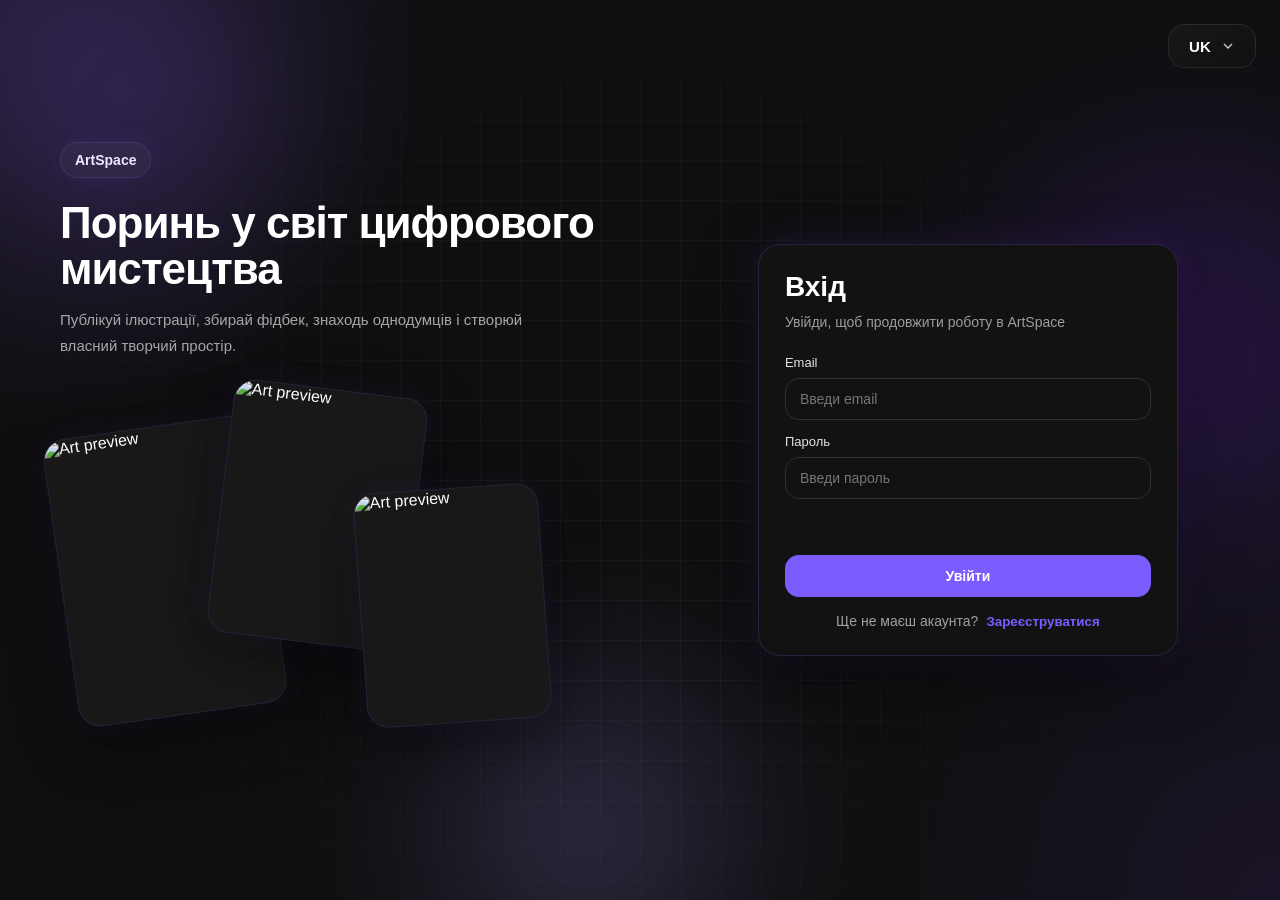
==== front-end/admin.html @ b07834ce "Initial commit" ====
<!DOCTYPE html>
<html lang="uk">
<head>
    <meta charset="UTF-8">
    <title>Admin Panel</title>

    <script src="js/api.js"></script>
    <script src="js/auth-store.js"></script>
    <script src="js/auth-guard.js"></script>
    <script src="js/i18n.js"></script>

    <link rel="stylesheet" href="css/style.css">
    <link rel="stylesheet" href="css/admin.css">
</head>
<body>

<header class="header">

    <a href="index.html" class="logo">
        ArtSpace
    </a>

    <div class="lang-dropdown" id="langDropdown">

        <button class="lang-btn" id="langBtn" type="button">
            <span id="currentLang">UK</span>

            <svg class="lang-arrow" viewBox="0 0 24 24">
                <path
                    d="M6 9l6 6 6-6"
                    stroke="currentColor"
                    stroke-width="2"
                    fill="none"
                />
            </svg>
        </button>

        <div class="lang-menu" id="langMenu">

            <div class="lang-option" data-lang="uk">
                🇺🇦 Українська
            </div>

            <div class="lang-option" data-lang="en">
                🇬🇧 English
            </div>

        </div>

    </div>

</header>

<div class="admin-page">

    <h1
        class="admin-title"
        data-i18n="admin_panel_title">
        Панель модератора
    </h1>

    <div class="admin-tabs">

        <button
            class="admin-tab active"
            type="button"
            data-tab="reports"
            data-i18n="admin_reports_tab">
            Скарги
        </button>

        <button
            class="admin-tab"
            type="button"
            data-tab="challenges"
            data-i18n="admin_challenges_tab">
            Челенджі
        </button>

    </div>

    <section
        class="admin-section active"
        id="reportsSection">

        <h2
            class="admin-section-title"
            data-i18n="moderation_title">
            Модерація скарг
        </h2>

        <div
            id="reportsContainer"
            class="reports-grid">
        </div>

    </section>

    <section
        class="admin-section"
        id="challengesSection">

        <h2
            class="admin-section-title"
            data-i18n="challenge_admin_title">
            Керування челенджем
        </h2>

        <div class="challenge-admin-layout">

            <div class="challenge-admin-card">

                <h3 data-i18n="active_challenge_settings">
                    Налаштування активного челенджу
                </h3>

                <form id="challengeForm">

                    <label class="admin-label">
                        <span data-i18n="challenge_title_label">
                            Тема челенджу
                        </span>

                        <input
                            type="text"
                            id="challengeTitleInput"
                            class="admin-input"
                            placeholder="Наприклад: Dark Fantasy Character"
                        >
                    </label>

                    <label class="admin-label">
                        <span data-i18n="challenge_description_label">
                            Опис челенджу
                        </span>

                        <textarea
                            id="challengeDescriptionInput"
                            class="admin-textarea"
                            placeholder="Наприклад: Create dark fantasy art"
                        ></textarea>
                    </label>

                    <div class="challenge-admin-actions">

                        <button
                            type="submit"
                            class="approve-btn"
                            data-i18n="save_challenge">
                            Зберегти челендж
                        </button>

                        <button
                            type="button"
                            class="reject-btn"
                            onclick="finishActiveChallenge()"
                            data-i18n="finish_challenge">
                            Завершити челендж
                        </button>

                    </div>

                </form>

            </div>

            <div class="challenge-admin-card">

                <h3 data-i18n="current_active_challenge">
                    Поточний активний челендж
                </h3>

                <div
                    id="activeChallengePreview"
                    class="active-challenge-preview">
                </div>

            </div>

        </div>

    </section>

</div>

<script src="js/admin.js"></script>

</body>
</html>
---- front-end/css/style.css ----
* {
    margin: 0;
    padding: 0;
    box-sizing: border-box;
}

:root {
    --bg: #0f0f0f;
    --panel: #121212;
    --card: #1a1a1a;
    --card-2: #202020;
    --border: #2a2a2a;
    --text: #ffffff;
    --muted: #a0a0a0;
    --accent: #7c5cff;
    --accent-hover: #6d4ef0;
    --danger: #ff7b94;
    --shadow: 0 12px 30px rgba(0, 0, 0, 0.28);
}

body {
    font-family: 'Poppins', sans-serif;
    background: var(--bg);
    color: var(--text);
}

/* Lucide */

.lucide {
    width: 18px;
    height: 18px;
    stroke: currentColor;
    stroke-width: 2;
    flex-shrink: 0;
}

/* Header */

.header {
    position: sticky;
    top: 0;
    z-index: 100;
    display: flex;
    justify-content: space-between;
    align-items: center;
    gap: 24px;
    padding: 15px 32px;
    background: rgba(18, 18, 18, 0.95);
    backdrop-filter: blur(12px);
    border-bottom: 1px solid #1f1f1f;
}

.logo {
    font-size: 24px;
    font-weight: 700;
    color: var(--accent);
    min-width: 130px;
}

.search {
    flex: 1;
    display: flex;
    justify-content: center;
    position: relative;
}

.search .lucide {
    position: absolute;
    left: calc(50% - 325px + 14px);
    top: 50%;
    transform: translateY(-50%);
    color: #7d7d7d;
    width: 17px;
    height: 17px;
}

.search input {
    width: 100%;
    max-width: 650px;
    height: 44px;
    background: var(--card);
    border: 1px solid transparent;
    padding: 0 16px 0 42px;
    border-radius: 12px;
    color: white;
    font-size: 14px;
    outline: none;
    transition: 0.2s;
    transition: border-color 0.2s, box-shadow 0.2s, color 0.2s;
}

.search input::placeholder {
    color: #7d7d7d;
}

.search input:focus {
    border-color: rgba(124, 92, 255, 0.55);
    box-shadow: 0 0 0 3px rgba(124, 92, 255, 0.12);
}

.nav {
    display: flex;
    align-items: center;
    gap: 18px;
    min-width: 170px;
    justify-content: flex-end;
}

.upload-btn {
    background: var(--accent);
    border: none;
    padding: 10px 18px;
    border-radius: 10px;
    color: white;
    font-weight: 600;
    cursor: pointer;
    transition: 0.2s;
}

.upload-btn:hover {
    background: var(--accent-hover);
    transform: translateY(-1px);
}

.profile img {
    width: 40px;
    height: 40px;
    border-radius: 50%;
    object-fit: cover;
    cursor: pointer;
    border: 2px solid #2b2b2b;
}

/* Layout */

.main {
    display: flex;
    align-items: flex-start;
    gap: 24px;
    padding: 24px;
}

/* Left Sidebar */

.sidebar {
    width: 300px;
    flex-shrink: 0;
    position: sticky;
    top: 98px;
    min-height: 620px;
    background: var(--panel);
    padding: 16px;
    border-radius: 18px;
    border: 1px solid var(--border);
    box-shadow: var(--shadow);
    height: calc(100vh - 110px);
    overflow-y: auto;
}

.sidebar h3,
.rightbar-block h3 {
    display: flex;
    align-items: center;
    gap: 8px;
    margin-bottom: 12px;
    margin-top: 8px;
    font-size: 13px;
    font-weight: 600;
    color: #d8d8d8;
    letter-spacing: 0.2px;
}

.categories {
    list-style: none;
    margin-bottom: 22px;
}

.categories li {
    display: flex;
    align-items: center;
    gap: 10px;
    padding: 10px 12px;
    margin-bottom: 6px;
    border-radius: 10px;
    cursor: pointer;
    color: var(--muted);
    font-size: 13px;
    transition: 0.2s;
}

.categories li:hover {
    background: #1a1a1a;
    color: white;
}

.categories .active {
    background: rgba(124, 92, 255, 0.16);
    color: white;
    border: 1px solid rgba(124, 92, 255, 0.35);
}

.tags {
    display: flex;
    flex-wrap: wrap;
    gap: 8px;
}

.tags span {
    background: #1a1a1a;
    padding: 6px 10px;
    border-radius: 999px;
    cursor: pointer;
    font-size: 12px;
    color: #d8d8d8;
    border: 1px solid transparent;
    transition: 0.2s;
}

.tags span:hover {
    background: rgba(124, 92, 255, 0.16);
    border-color: rgba(124, 92, 255, 0.35);
    color: white;
}

/* Feed */

.gallery-container {
    width: 100%;
    max-width: 720px;
    min-width: 0;
    overflow: visible;
}

.gallery {
    display: flex;
    flex-direction: column;
    gap: 20px;
}

/* Card */

.card {
    width: 100%;
    border-radius: 18px;
    background: var(--card);
    border: 1px solid var(--border);
    box-shadow: var(--shadow);
    transition: transform 0.22s ease, box-shadow 0.22s ease;
    overflow: visible;
    position: relative;
}

.card:hover {
    transform: translateY(-3px);
    box-shadow: 0 18px 36px rgba(0, 0, 0, 0.34);
}

.card-image {
    width: 100%;
    height: 360px;
    display: block;
    object-fit: cover;
    border-top-left-radius: 18px;
    border-top-right-radius: 18px;
}

.open-post {
    cursor: pointer;
}

.card-content {
    padding: 14px 16px 16px;
}

.card-top {
    margin-bottom: 12px;
}

.card-title {
    font-size: 15px;
    font-weight: 600;
    margin-bottom: 4px;
    line-height: 1.35;
}

.card-author {
    color: var(--muted);
    font-size: 13px;
}

/* Actions */

.card-actions {
    display: flex;
    align-items: center;
    justify-content: space-between;
    gap: 10px;
}

.actions-left,
.actions-right {
    display: flex;
    align-items: center;
    gap: 8px;
}

.action-btn {
    min-height: 36px;
    border: none;
    border-radius: 10px;
    background: var(--card-2);
    color: #dddddd;
    padding: 0 12px;
    cursor: pointer;
    transition: 0.2s;
    font-size: 13px;
    font-weight: 500;
    display: inline-flex;
    align-items: center;
    gap: 7px;
}

.action-btn:hover {
    background: #2a2a2a;
    color: white;
}

.like-btn.active {
    background: rgba(255, 92, 122, 0.14);
    color: #ffd8df;
    border: 1px solid rgba(255, 92, 122, 0.3);
}
.save-btn.active {
    background: rgba(124, 92, 255, 0.16);
    color: #ffffff;
    border: 1px solid rgba(124, 92, 255, 0.35);
}

.share-btn.copied {
    background: rgba(124, 92, 255, 0.16);
    color: white;
    border: 1px solid rgba(124, 92, 255, 0.35);
}

/* Dropdown */

.menu-wrapper {
    position: relative;
    z-index: 5;
}

.menu-btn {
    width: 38px;
    height: 38px;
    border: 1px solid #2b2b2b;
    border-radius: 10px;
    background: var(--card-2);
    color: #e8e8e8;
    cursor: pointer;
    display: flex;
    align-items: center;
    justify-content: center;
    transition: 0.2s;
}

.menu-btn:hover {
    background: #2a2a2a;
    color: white;
}

.menu-btn.active {
    background: rgba(124, 92, 255, 0.16);
    border-color: rgba(124, 92, 255, 0.35);
    color: white;
}

.dropdown-menu {
    position: absolute;
    bottom: calc(100% + 8px);
    right: 0;
    width: 220px;
    padding: 8px;
    border-radius: 14px;
    background: #181818;
    border: 1px solid #2b2b2b;
    box-shadow: 0 18px 40px rgba(0, 0, 0, 0.38);
    z-index: 50;
    opacity: 0;
    visibility: hidden;
    pointer-events: none;
    transform: translateY(-8px) scale(0.98);
    transition: 0.18s;
}

.menu-wrapper.open .dropdown-menu {
    opacity: 1;
    visibility: visible;
    pointer-events: auto;
    transform: translateY(0) scale(1);
}

.dropdown-item {
    width: 100%;
    border: none;
    background: transparent;
    color: #e2e2e2;
    text-align: left;
    padding: 11px 12px;
    border-radius: 10px;
    font-size: 13px;
    font-weight: 500;
    cursor: pointer;
    transition: 0.2s;
    display: flex;
    align-items: center;
    gap: 10px;
}

.dropdown-item:hover {
    background: #252525;
    color: white;
}
.dropdown-item.saved {
    color: #cfc2ff;
    background: rgba(124, 92, 255, 0.10);
}

.dropdown-item.danger {
    color: var(--danger);
}

.dropdown-item.danger:hover {
    background: rgba(255, 92, 122, 0.12);
    color: #ffb5c3;
}

/* Right Sidebar */

.rightbar {
    width: 280px;
    flex-shrink: 0;
    position: sticky;
    top: 98px;
    display: flex;
    flex-direction: column;
    gap: 18px;
}

.rightbar-block {
    background: var(--panel);
    border: 1px solid var(--border);
    border-radius: 18px;
    padding: 16px;
    box-shadow: var(--shadow);
}

.rightbar-block h3 {
    font-size: 14px;
    margin-top: 0;
    margin-bottom: 14px;
    color: #f0f0f0;
}

/* Communities */

.community-list {
    display: flex;
    flex-direction: column;
    gap: 12px;
}

.community-item {
    display: flex;
    align-items: center;
    justify-content: space-between;
    gap: 10px;
}

.community-info {
    display: flex;
    align-items: center;
    gap: 10px;
    min-width: 0;
}

.community-info img {
    width: 42px;
    height: 42px;
    border-radius: 50%;
    object-fit: cover;
    border: 2px solid #2c2c2c;
    flex-shrink: 0;
}

.community-name {
    font-size: 13px;
    font-weight: 600;
    color: white;
    line-height: 1.2;
}

.community-members {
    font-size: 12px;
    color: var(--muted);
    margin-top: 2px;
}

.join-btn {
    border: none;
    background: var(--accent);
    color: white;
    border-radius: 10px;
    padding: 8px 12px;
    font-size: 12px;
    font-weight: 600;
    cursor: pointer;
    transition: 0.2s;
    flex-shrink: 0;
}

.join-btn:hover {
    background: var(--accent-hover);
}

/* Challenge */

.challenge-card {
    background: linear-gradient(135deg, rgba(124, 92, 255, 0.18), rgba(124, 92, 255, 0.08));
    border: 1px solid rgba(124, 92, 255, 0.25);
    border-radius: 16px;
    padding: 16px;
}

.challenge-label {
    font-size: 12px;
    color: #c9c1ff;
    margin-bottom: 6px;
}

.challenge-title {
    font-size: 18px;
    font-weight: 700;
    line-height: 1.3;
    margin-bottom: 16px;
}

.challenge-stats {
    display: flex;
    gap: 16px;
    margin-bottom: 16px;
}

.challenge-stat {
    display: flex;
    flex-direction: column;
    gap: 2px;
}

.challenge-stat-value {
    font-size: 16px;
    font-weight: 700;
    color: white;
}

.challenge-stat-label {
    font-size: 12px;
    color: #d0d0d0;
}

.challenge-btn {
    width: 100%;
    border: none;
    background: var(--accent);
    color: white;
    border-radius: 12px;
    padding: 11px 14px;
    font-size: 13px;
    font-weight: 600;
    cursor: pointer;
    transition: 0.2s;
}

.challenge-btn:hover {
    background: var(--accent-hover);
}

/* Scrollbar */

.sidebar::-webkit-scrollbar {
    width: 6px;
}

.sidebar::-webkit-scrollbar-track {
    background: transparent;
}

.sidebar::-webkit-scrollbar-thumb {
    background: #2a2a2a;
    border-radius: 10px;
}

.sidebar::-webkit-scrollbar-thumb:hover {
    background: #444;
}

/* Responsive */

@media (max-width: 1200px) {
    .rightbar {
        display: none;
    }
}

@media (max-width: 900px) {
    .main {
        flex-direction: column;
    }

    .sidebar {
        width: 100%;
        position: static;
        min-height: auto;
        height: auto;
        overflow: visible;
    }

    .gallery-container {
        max-width: 100%;
    }

    .search .lucide {
        left: 14px;
    }
}

@media (max-width: 650px) {
    .header {
        flex-wrap: wrap;
        gap: 14px;
    }

    .logo,
    .search,
    .nav {
        width: 100%;
    }

    .nav {
        justify-content: space-between;
    }

    .main {
        padding: 18px;
    }

    .card-image {
        height: 280px;
    }

    .search .lucide {
        left: 14px;
    }
}
.comment-btn:hover {
    background: rgba(124, 92, 255, 0.16);
    color: white;
}

/* Comments Modal */

.modal-overlay {
    position: fixed;
    inset: 0;
    background: rgba(0, 0, 0, 0.68);
    backdrop-filter: blur(6px);
    display: flex;
    align-items: center;
    justify-content: center;
    padding: 20px;
    opacity: 0;
    visibility: hidden;
    pointer-events: none;
    transition: 0.22s ease;
    z-index: 500;
}

.modal-overlay.open {
    opacity: 1;
    visibility: visible;
    pointer-events: auto;
}

.comments-modal {
    width: 100%;
    max-width: 620px;
    max-height: 82vh;
    background: #141414;
    border: 1px solid #2a2a2a;
    border-radius: 22px;
    box-shadow: 0 22px 50px #950dd441;
    display: flex;
    flex-direction: column;
    overflow: hidden;
    transform: translateY(12px) scale(0.98);
    transition: 0.22s ease;
}

.modal-overlay.open .comments-modal {
    transform: translateY(0) scale(1);
}

.modal-header {
    display: flex;
    align-items: center;
    justify-content: space-between;
    gap: 16px;
    padding: 18px 20px;
    border-bottom: 1px solid #242424;
    background: #151515;
}

.modal-title-wrap {
    display: flex;
    align-items: center;
    gap: 10px;
}

.modal-title {
    font-size: 18px;
    font-weight: 700;
}

.modal-close {
    width: 40px;
    height: 40px;
    border: 1px solid #2c2c2c;
    border-radius: 12px;
    background: #1d1d1d;
    color: #e8e8e8;
    display: flex;
    align-items: center;
    justify-content: center;
    cursor: pointer;
    transition: 0.2s;
}

.modal-close:hover {
    background: #292929;
    color: white;
}

.modal-post-info {
    padding: 16px 20px 12px;
    border-bottom: 1px solid #202020;
}

.modal-post-title {
    font-size: 15px;
    font-weight: 600;
    margin-bottom: 4px;
}

.modal-post-author {
    font-size: 13px;
    color: var(--muted);
}

.modal-comments-list {
    flex: 1;
    overflow-y: auto;
    padding: 14px 20px;
    display: flex;
    flex-direction: column;
    gap: 12px;
}

.modal-comment-item {
    background: #1b1b1b;
    border: 1px solid #282828;
    border-radius: 16px;
    padding: 12px 14px;
}

.modal-comment-top {
    display: flex;
    align-items: center;
    gap: 10px;
    margin-bottom: 8px;
}

.modal-comment-avatar {
    width: 34px;
    height: 34px;
    border-radius: 50%;
    object-fit: cover;
    border: 2px solid #2e2e2e;
}

.modal-comment-user {
    font-size: 13px;
    font-weight: 600;
}

.modal-comment-time {
    font-size: 11px;
    color: var(--muted);
    margin-top: 1px;
}

.modal-comment-text {
    font-size: 14px;
    line-height: 1.5;
    color: #ececec;
    word-break: break-word;
}

.modal-empty {
    text-align: center;
    padding: 34px 12px;
    color: var(--muted);
    font-size: 14px;
}

.modal-comment-form {
    display: flex;
    gap: 10px;
    padding: 16px 20px 20px;
    border-top: 1px solid #222222;
    background: #151515;
}

.modal-comment-form input {
    flex: 1;
    height: 46px;
    background: #1d1d1d;
    border: 1px solid #2d2d2d;
    border-radius: 14px;
    padding: 0 14px;
    color: white;
    font-size: 14px;
    outline: none;
    transition: 0.2s;
}

.modal-comment-form input:focus {
    border-color: rgba(124, 92, 255, 0.55);
    box-shadow: 0 0 0 3px rgba(124, 92, 255, 0.10);
}

.comment-submit-btn {
    height: 46px;
    border: none;
    background: var(--accent);
    color: white;
    border-radius: 14px;
    padding: 0 16px;
    font-size: 13px;
    font-weight: 600;
    cursor: pointer;
    transition: 0.2s;
}

.comment-submit-btn:hover {
    background: var(--accent-hover);
}

.image-modal-overlay {
    z-index: 600;
}

.image-modal-box {
    position: relative;
    max-width: 90vw;
    max-height: 88vh;
    display: flex;
    align-items: center;
    justify-content: center;
}

.image-modal-content {
    max-width: 90vw;
    max-height: 88vh;
    border-radius: 20px;
    display: block;
    object-fit: contain;
    box-shadow: 0 20px 60px rgba(0, 0, 0, 0.45);
}

.image-modal-close {
    position: absolute;
    top: -14px;
    right: -14px;
    width: 42px;
    height: 42px;
    border: 1px solid #2c2c2c;
    border-radius: 50%;
    background: #1c1c1c;
    color: #ffffff;
    display: flex;
    align-items: center;
    justify-content: center;
    cursor: pointer;
    transition: 0.2s;
}

.image-modal-close:hover {
    background: #2a2a2a;
}

.open-post {
    cursor: zoom-in;
}

/* PROFILE PAGE */

.profile-header {
    gap: 20px;
}

.profile-nav {
    display: flex;
    align-items: center;
    gap: 24px;
    flex: 1;
    justify-content: center;
}

.profile-nav-link {
    text-decoration: none;
    color: #cfcfcf;
    font-weight: 500;
    transition: 0.2s ease;
}

.profile-nav-link:hover{
    color: #ffffff;
}

.profile-page {
    max-width: 1200px;
    margin: 0 auto;
    padding: 40px 24px 60px;
}

.profile-hero {
    display: flex;
    align-items: center;
    gap: 32px;
    margin-bottom: 48px;
    background: #181818;
    border: 1px solid #2a2a2a;
    border-radius: 24px;
    padding: 32px;
}

.profile-avatar-large {
    width: 150px;
    height: 150px;
    border-radius: 50%;
    object-fit: cover;
    border: 4px solid #2b2b2b;
}

.profile-main-info {
    flex: 1;
}

.profile-top-row {
    display: flex;
    align-items: center;
    justify-content: space-between;
    gap: 20px;
    margin-bottom: 8px;
}

.profile-top-row h1 {
    font-size: 32px;
    color: #fff;
    margin: 0;
}

.profile-nick {
    color: #9e9e9e;
    margin-bottom: 14px;
    font-size: 15px;
}

.profile-bio {
    color: #d8d8d8;
    font-size: 15px;
    line-height: 1.6;
    max-width: 700px;
    margin-bottom: 24px;
}

.edit-profile-btn {
    background: #2b2b2b;
    color: #fff;
    border: 1px solid #3a3a3a;
    border-radius: 12px;
    padding: 10px 16px;
    font-size: 14px;
    cursor: pointer;
    transition: 0.2s ease;
}

.edit-profile-btn:hover {
    background: #383838;
}

.profile-stats {
    display: flex;
    gap: 28px;
    flex-wrap: wrap;
}

.profile-stat span {
    display: block;
    color: #fff;
    font-size: 22px;
    font-weight: 600;
}

.profile-stat p {
    margin: 4px 0 0;
    color: #a8a8a8;
    font-size: 14px;
}

.profile-posts-section {
    margin-top: 20px;
}

.profile-section-header {
    margin-bottom: 20px;
}

.profile-section-header h2 {
    color: #fff;
    margin: 0;
    font-size: 24px;
}



.profile-post-card img {
    width: 100%;
    height: 100%;
    object-fit: cover;
    display: block;
    transition: transform 0.3s ease;
}

.profile-post-card:hover img {
    transform: scale(1.05);
}

.profile-posts-section .gallery {
    display: grid;
    grid-template-columns: repeat(auto-fill, minmax(300px, 1fr));
    gap: 20px;
    max-width: 1000px;
    margin: 0 auto;
}

.profile-empty {
    grid-column: 1 / -1;
    text-align: center;
    padding: 40px 20px;
    border-radius: 18px;
    background: #181818;
    border: 1px solid #2a2a2a;
    color: #b8b8b8;
}

@media (max-width: 900px) {
    .profile-hero {
        flex-direction: column;
        align-items: flex-start;
    }

    .profile-top-row {
        flex-direction: column;
        align-items: flex-start;
    }

    .profile-nav {
        display: none;
    }
}

.edit-profile-modal {
    width: min(92vw, 560px);
    background: #181818;
    border: 1px solid #2a2a2a;
    border-radius: 24px;
    padding: 24px;
    box-shadow: 0 20px 60px rgba(0, 0, 0, 0.45);
}

.edit-profile-form {
    display: flex;
    flex-direction: column;
    gap: 22px;
}

.edit-profile-avatar-block {
    display: flex;
    flex-direction: column;
    align-items: center;
    gap: 14px;
}

.edit-avatar-preview {
    width: 110px;
    height: 110px;
    border-radius: 50%;
    object-fit: cover;
    border: 3px solid #2f2f2f;
}

.custom-file-upload {
    display: inline-flex;
    align-items: center;
    justify-content: center;
    padding: 10px 16px;
    border-radius: 12px;
    background: #2b2b2b;
    color: #fff;
    cursor: pointer;
    font-size: 14px;
    border: 1px solid #3a3a3a;
    transition: 0.2s ease;
}

.custom-file-upload:hover {
    background: #383838;
}

.custom-file-upload input {
    display: none;
}

.edit-profile-fields {
    display: flex;
    flex-direction: column;
    gap: 16px;
}

.edit-profile-label {
    display: flex;
    flex-direction: column;
    gap: 8px;
    color: #e8e8e8;
    font-size: 14px;
    font-weight: 500;
}

.edit-profile-input,
.edit-profile-textarea {
    width: 100%;
    border: 1px solid #2f2f2f;
    background: #111;
    color: #fff;
    border-radius: 14px;
    padding: 12px 14px;
    font-family: inherit;
    font-size: 14px;
    outline: none;
    transition: border-color 0.2s ease;
}

.edit-profile-input:focus,
.edit-profile-textarea:focus {
    border-color: #555;
}

.edit-profile-textarea {
    min-height: 110px;
    resize: vertical;
}

.edit-profile-actions {
    display: flex;
    justify-content: flex-end;
    gap: 12px;
}

.secondary-btn,
.save-profile-btn {
    border: none;
    border-radius: 12px;
    padding: 10px 18px;
    font-size: 14px;
    cursor: pointer;
    transition: 0.2s ease;
}

.secondary-btn {
    background: #2a2a2a;
    color: #fff;
}

.secondary-btn:hover {
    background: #383838;
}

.save-profile-btn {
    background: #fff;
    color: #111;
    font-weight: 600;
}

.save-profile-btn:hover {
    opacity: 0.9;
}

.edit-avatar-buttons {
    display: flex;
    gap: 12px;
    flex-wrap: wrap;
    justify-content: center;
}

.danger-btn {
    background: #2a2a2a;
    color: #ffb3b3;
    border: 1px solid #4a2a2a;
}

.danger-btn:hover {
    background: #3a2222;
}

.edit-post-modal {
    width: min(92vw, 560px);
    background: #181818;
    border: 1px solid #2a2a2a;
    border-radius: 24px;
    padding: 24px;
    box-shadow: 0 20px 60px rgba(0, 0, 0, 0.45);
}

.edit-post-form {
    display: flex;
    flex-direction: column;
    gap: 22px;
}

.edit-post-preview-wrap {
    display: flex;
    justify-content: center;
}

.edit-post-preview {
    width: 100%;
    max-width: 220px;
    border-radius: 16px;
    object-fit: cover;
    border: 1px solid #2f2f2f;
}

.edit-post-fields {
    display: flex;
    flex-direction: column;
    gap: 16px;
}

.post-meta {
    margin-top: 10px;
    margin-bottom: 12px;
}

.post-category {
    display: inline-flex;
    align-items: center;
    padding: 5px 10px;
    border-radius: 999px;
    background: #232323;
    color: #f1f1f1;
    font-size: 12px;
    font-weight: 500;
    margin-bottom: 8px;
}

.post-tags {
    display: flex;
    flex-wrap: wrap;
    gap: 8px;
}

.post-tag {
    display: inline-flex;
    align-items: center;
    padding: 4px 9px;
    border-radius: 999px;
    background: #151515;
    border: 1px solid #2d2d2d;
    color: #bdbdbd;
    font-size: 12px;
    line-height: 1;
}
.post-tag:hover,
.post-tag.active {
    background: #2a2a2a;
    color: #fff;
    border-color: #3c3c3c;
}

.tags span {
    cursor: pointer;
    transition: 0.2s ease;
}

.tags span.active {
    background: #2a2a2a;
    color: #fff;
}
.upload-post-modal {
    width: min(82vw, 420px);
    max-height: 85vh;
    overflow-y: auto;
    background: #181818;
    border: 1px solid #2a2a2a;
    border-radius: 24px;
    padding: 24px;
    box-shadow: 0 20px 60px #950dd441;
}

.upload-post-form {
    display: flex;
    flex-direction: column;
    gap: 22px;
}

.upload-post-preview-wrap {
    display: flex;
    justify-content: center;
}

.upload-post-preview {
    width: 100%;
    max-width: 200px;
    max-height: 300px;
    object-fit: cover;
    border-radius: 18px;
    border: 1px solid #2f2f2f;
    background: #111;
}

.upload-post-fields {
    display: flex;
    flex-direction: column;
    gap: 16px;
}

.upload-post-modal::-webkit-scrollbar {
    width: 6px;
}

.upload-post-modal::-webkit-scrollbar-track {
    background: transparent;
}

.upload-post-modal::-webkit-scrollbar-thumb {
    background: #444;
    border-radius: 10px;
}

.upload-post-modal::-webkit-scrollbar-thumb:hover {
    background: #666;
}

.search-results {
    display: flex;
    flex-direction: column;
    gap: 16px;
}

.author-result-card {
    display: flex;
    align-items: center;
    gap: 16px;
    padding: 18px;
    border-radius: 20px;
    background: #181818;
    border: 1px solid #2a2a2a;
    text-decoration: none;
    color: #fff;
    transition: 0.2s ease;
}

.author-result-card:hover {
    border-color: #8b5cf6;
    transform: translateY(-2px);
}

.author-result-avatar {
    width: 72px;
    height: 72px;
    border-radius: 50%;
    object-fit: cover;
}

.author-result-info {
    display: flex;
    flex-direction: column;
    gap: 6px;
}

.author-result-name {
    font-size: 18px;
    font-weight: 600;
}

.author-result-nick {
    font-size: 14px;
    color: #b8b8b8;
}

.author-result-bio {
    font-size: 14px;
    color: #9a9a9a;
}

.profile-header-top {
    display: flex;
    justify-content: space-between;
    align-items: center;
    gap: 16px;
}

.follow-btn {
    padding: 10px 18px;
    border-radius: 12px;
    background: #7c5cff;
    color: white;
    border: none;
    font-weight: 600;
    cursor: pointer;
    transition: 0.2s;
}

.follow-btn:hover {
    background: #6a4ee6;
}

.follow-btn.following {
    background: #2a2a2a;
}


.language-switcher-wrap {
    display: flex;
    align-items: center;
}

.lang-dropdown {
    position: relative;
    display: flex;
    align-items: center;
    z-index: 50;
}

.lang-btn {
    display: inline-flex;
    align-items: center;
    justify-content: center;
    gap: 8px;

    min-width: 88px;
    height: 44px;
    padding: 0 16px;

    background: linear-gradient(145deg, #181818, #101010);
    color: #fff;

    border: 1px solid #2a2a2a;
    border-radius: 16px;

    font-size: 15px;
    font-weight: 700;
    line-height: 1;
    letter-spacing: 0.2px;

    cursor: pointer;
    transition: background 0.2s ease, border-color 0.2s ease, box-shadow 0.2s ease, transform 0.2s ease;
}

.lang-btn:hover {
    border-color: #7c5cff;
    box-shadow: 0 0 0 3px rgba(124, 92, 255, 0.14);
}

.lang-btn:active {
    transform: translateY(1px);
}

.lang-arrow {
    width: 16px;
    height: 16px;
    flex-shrink: 0;
    opacity: 0.78;
    transition: transform 0.2s ease, opacity 0.2s ease;
}

.lang-dropdown.open .lang-arrow {
    transform: rotate(180deg);
    opacity: 1;
}

.lang-menu {
    position: absolute;
    top: calc(100% + 10px);
    right: 0;

    min-width: 190px;
    padding: 6px;

    background: rgba(18, 18, 18, 0.98);
    border: 1px solid #2a2a2a;
    border-radius: 18px;
    box-shadow: 0 16px 40px rgba(0, 0, 0, 0.35);

    opacity: 0;
    visibility: hidden;
    pointer-events: none;
    transform: translateY(-8px) scale(0.98);

    transition: opacity 0.2s ease, transform 0.2s ease, visibility 0.2s ease;
}

.lang-dropdown.open .lang-menu {
    opacity: 1;
    visibility: visible;
    pointer-events: auto;
    transform: translateY(0) scale(1);
}

.lang-option {
    display: flex;
    align-items: center;
    gap: 10px;

    width: 100%;
    padding: 11px 12px;

    color: #f3f3f3;
    border-radius: 12px;

    font-size: 14px;
    font-weight: 500;
    line-height: 1.2;

    cursor: pointer;
    transition: background 0.18s ease, color 0.18s ease;
}

.lang-option:hover {
    background: rgba(124, 92, 255, 0.14);
    color: #fff;
}

.lang-option.active {
    background: rgba(124, 92, 255, 0.18);
    color: #fff;
}

#currentLang {
    min-width: 24px;
    text-align: center;
}


.upload-btn {
    height: 44px;
    display: inline-flex;
    align-items: center;
    justify-content: center;
}

/* auth page position */
.auth-language-switcher {
    position: absolute;
    top: 24px;
    right: 24px;
    z-index: 2000;
}

.admin-link {
    text-decoration: none;
}

.challenge-loading,
.challenge-empty {
    padding: 30px;

    text-align: center;

    color: #aaa;
}
---- front-end/css/admin.css ----
:root {
    --bg: #0f0f0f;
    --panel: #121212;
    --card: #181818;
    --card-2: #202020;

    --border: #2a2a2a;

    --text: #ffffff;
    --muted: #a0a0a0;

    --accent: #7c5cff;
    --accent-hover: #6d4ef0;

    --danger: #ff7b94;

    --shadow:
        0 12px 30px rgba(0, 0, 0, 0.28);
}

* {
    margin: 0;
    padding: 0;
    box-sizing: border-box;
}

body {
    font-family: 'Poppins', sans-serif;

    background: var(--bg);

    color: var(--text);

    overflow-x: hidden;
}



.header {
    position: sticky;
    top: 0;
    z-index: 100;

    height: 82px;

    padding: 0 32px;

    display: flex;
    align-items: center;

    background: rgba(18,18,18,.95);

    border-bottom: 1px solid #1f1f1f;

    backdrop-filter: blur(12px);
}

.logo {
    font-size: 26px;
    font-weight: 700;

    color: var(--accent);

    text-decoration: none;

    flex-shrink: 0;

    cursor: pointer;

    transition:
        color .15s ease,
        transform .15s ease;
}

.logo:hover {
    color: var(--accent-hover);
    transform: translateY(-1px);
}

.profile-nav {
    display: flex;
    align-items: center;

    margin-left: auto;
    margin-right: 6px;

    position: relative;
    z-index: 5;
}

.nav {
    display: flex;
    align-items: center;
    gap: 6px;

    margin-left: 0;
}

.profile-nav-link {
    text-decoration: none;

    color: #e4e4e7;

    font-size: 17px;
    font-weight: 700;

    padding: 10px 14px;

    border-radius: 14px;

    position: relative;
    z-index: 10;

    cursor: pointer;

    transition:
        background-color .12s ease,
        color .12s ease;
}

.profile-nav-link:hover {
    background: rgba(124,92,255,.14);
    color: white;
}


.admin-tabs {
    display: flex;
    gap: 12px;

    margin-bottom: 34px;
}

.admin-tab {
    border: 1px solid var(--border);
    border-radius: 16px;

    padding: 14px 22px;

    background: var(--card);
    color: var(--muted);

    font-size: 15px;
    font-weight: 700;

    cursor: pointer;

    transition: .2s;
}

.admin-tab:hover {
    border-color: rgba(124,92,255,.35);
    color: white;
}

.admin-tab.active {
    background: var(--accent);
    color: white;
    border-color: var(--accent);
}

.admin-section {
    display: none;
}

.admin-section.active {
    display: block;
}

.admin-section-title {
    font-size: 32px;
    font-weight: 700;

    margin-bottom: 24px;

    color: white;
}

.challenge-admin-layout {
    display: grid;
    grid-template-columns: 1fr 420px;
    gap: 28px;
}

.challenge-admin-card {
    background: var(--card);

    border: 1px solid var(--border);

    border-radius: 28px;

    padding: 28px;

    box-shadow: var(--shadow);
}

.challenge-admin-card h3 {
    font-size: 24px;
    margin-bottom: 24px;
}

.admin-label {
    display: flex;
    flex-direction: column;
    gap: 10px;

    margin-bottom: 18px;

    color: #d4d4d4;

    font-size: 14px;
    font-weight: 600;
}

.admin-input,
.admin-textarea {
    width: 100%;

    border: 1px solid #2b2b2b;
    border-radius: 16px;

    background: var(--card-2);
    color: white;

    padding: 15px 16px;

    font-family: inherit;
    font-size: 15px;

    outline: none;

    transition: .2s;
}

.admin-textarea {
    min-height: 140px;
    resize: vertical;
}

.admin-input:focus,
.admin-textarea:focus {
    border-color: rgba(124,92,255,.7);
    box-shadow: 0 0 0 3px rgba(124,92,255,.14);
}

.challenge-admin-actions {
    display: flex;
    gap: 12px;

    margin-top: 24px;
}

.active-challenge-preview {
    background: var(--card-2);

    border: 1px solid #2b2b2b;

    border-radius: 22px;

    padding: 22px;
}

.challenge-preview-title {
    font-size: 26px;
    font-weight: 800;

    margin-bottom: 12px;
}

.challenge-preview-description {
    color: var(--muted);

    line-height: 1.6;

    margin-bottom: 24px;
}

.challenge-preview-stats {
    display: grid;
    grid-template-columns: repeat(2, 1fr);
    gap: 14px;
}

.challenge-preview-stats div {
    background: #181818;

    border: 1px solid #2a2a2a;

    border-radius: 16px;

    padding: 16px;
}

.challenge-preview-stats strong {
    display: block;

    font-size: 28px;
    color: white;

    margin-bottom: 6px;
}

.challenge-preview-stats span {
    color: var(--muted);
    font-size: 13px;
}

@media (max-width: 950px) {

    .challenge-admin-layout {
        grid-template-columns: 1fr;
    }

    .admin-tabs {
        flex-wrap: wrap;
    }

    .challenge-admin-actions {
        flex-direction: column;
    }
}



.admin-page {
    max-width: 1280px;

    margin: 48px auto;

    padding: 0 24px 80px;
}

.admin-title {
    font-size: 44px;
    font-weight: 700;

    margin-bottom: 34px;

    color: white;
}

.reports-grid {
    display: flex;
    flex-direction: column;

    gap: 28px;
}



.report-card {
    display: grid;
    grid-template-columns: 360px 1fr;

    background: var(--card);

    border: 1px solid var(--border);

    border-radius: 28px;

    overflow: hidden;

    transition:
        transform .22s ease,
        box-shadow .22s ease,
        border-color .22s ease;

    box-shadow:
        var(--shadow);
}

.report-card:hover {
    transform: translateY(-4px);

    border-color:
        rgba(124,92,255,.35);

    box-shadow:
        0 18px 36px rgba(0,0,0,.34);
}



.report-preview {
    position: relative;

    overflow: hidden;
}

.report-preview::after {
    content: "";

    position: absolute;
    inset: 0;

    background:
        linear-gradient(
            180deg,
            transparent,
            rgba(0,0,0,.08)
        );
}

.report-image {
    width: 100%;
    height: 100%;

    object-fit: cover;

    transition:
        transform .3s ease;
}

.report-card:hover .report-image {
    transform: scale(1.03);
}

/* CONTENT */

.report-content {
    padding: 28px;

    display: flex;
    flex-direction: column;
    justify-content: space-between;
}

.report-top {
    display: flex;
    justify-content: space-between;
    align-items: flex-start;

    gap: 20px;
}

.report-title {
    font-size: 30px;
    font-weight: 700;

    color: white;

    margin-bottom: 8px;

    line-height: 1.25;
}

.report-author {
    color: var(--muted);

    font-size: 14px;
}

/* STATUS */

.report-status {
    padding: 10px 16px;

    border-radius: 999px;

    font-size: 12px;
    font-weight: 600;

    border: 1px solid transparent;

    white-space: nowrap;
}

.report-status.pending {
    background:
        rgba(124,92,255,.12);

    color: #cfc2ff;

    border-color:
        rgba(124,92,255,.22);
}

.report-status.approved {
    background:
        rgba(255,92,122,.12);

    color: #ffd8df;

    border-color:
        rgba(255,92,122,.22);
}

.report-status.rejected {
    background:
        rgba(80,200,120,.12);

    color: #b8ffd1;

    border-color:
        rgba(80,200,120,.22);
}


.report-info {
    margin-top: 24px;

    display: grid;
    grid-template-columns: repeat(2, minmax(0, 1fr));

    gap: 16px;
}

.report-info-item {
    background: var(--card-2);

    border: 1px solid #2b2b2b;

    border-radius: 16px;

    padding: 16px;

    color: #e5e5e5;

    font-size: 14px;

    line-height: 1.5;
}

.report-info-item span {
    display: block;

    margin-bottom: 6px;

    color: #b9b9b9;

    font-size: 12px;
    font-weight: 600;

    text-transform: uppercase;

    letter-spacing: .4px;
}

/* ACTIONS */

.report-actions {
    margin-top: 28px;

    display: flex;
    gap: 12px;
}

.approve-btn,
.reject-btn {
    border: none;

    border-radius: 14px;

    padding: 14px 22px;

    font-size: 14px;
    font-weight: 600;

    cursor: pointer;

    transition: .2s;
}

.approve-btn {
    background: var(--accent);

    color: white;
}

.approve-btn:hover {
    background: var(--accent-hover);

    transform: translateY(-1px);
}

.reject-btn {
    background: var(--card-2);

    border: 1px solid #2b2b2b;

    color: white;
}

.reject-btn:hover {
    background: #2a2a2a;
}



.admin-empty {
    padding: 80px 30px;

    text-align: center;

    border-radius: 24px;

    background: var(--card);

    border: 1px solid var(--border);

    color: #b8b8b8;

    font-size: 18px;
}



.lang-dropdown {
    position: relative;
}

.lang-btn {
    display: inline-flex;
    align-items: center;
    justify-content: center;

    gap: 8px;

    min-width: 88px;
    height: 44px;

    padding: 0 16px;

    background: #1a1a1a;

    border:
        1px solid #2a2a2a;

    color: white;

    border-radius: 14px;

    font-size: 14px;
    font-weight: 700;

    cursor: pointer;

    transition: .2s;
}

.lang-btn:hover {
    border-color:
        rgba(124,92,255,.35);
}

.lang-arrow {
    width: 16px;
    height: 16px;

    transition: .2s;
}

.lang-dropdown.open .lang-arrow {
    transform: rotate(180deg);
}

.lang-menu {
    position: absolute;

    top: calc(100% + 10px);
    right: 0;

    min-width: 180px;

    padding: 6px;

    background:
        rgba(18,18,18,.98);

    border:
        1px solid #2a2a2a;

    border-radius: 18px;

    box-shadow:
        0 16px 40px rgba(0,0,0,.35);

    opacity: 0;
    visibility: hidden;
    pointer-events: none;

    transform:
        translateY(-8px)
        scale(.98);

    transition: .2s ease;
}

.lang-dropdown.open .lang-menu {
    opacity: 1;
    visibility: visible;
    pointer-events: auto;

    transform:
        translateY(0)
        scale(1);
}

.lang-option {
    display: flex;
    align-items: center;

    gap: 10px;

    padding: 12px;

    border-radius: 12px;

    color: #f3f3f3;

    font-size: 14px;
    font-weight: 500;

    cursor: pointer;

    transition: .18s;
}

.lang-option:hover {
    background:
        rgba(124,92,255,.14);

    color: white;
}

.lang-option.active {
    background:
        rgba(124,92,255,.18);

    color: white;
}

#currentLang {
    min-width: 24px;

    text-align: center;
}



@media (max-width: 950px) {

    .report-card {
        grid-template-columns: 1fr;
    }

    .report-preview {
        height: 320px;
    }

    .report-top {
        flex-direction: column;
    }

    .report-info {
        grid-template-columns: 1fr;
    }

    .admin-title {
        font-size: 36px;
    }

    .report-title {
        font-size: 24px;
    }
}

@media (max-width: 650px) {

    .header {
        padding: 0 18px;
    }

    .admin-page {
        padding: 0 18px 60px;
    }

    .report-content {
        padding: 22px;
    }

    .report-actions {
        flex-direction: column;
    }

    .approve-btn,
    .reject-btn {
        width: 100%;
    }
}
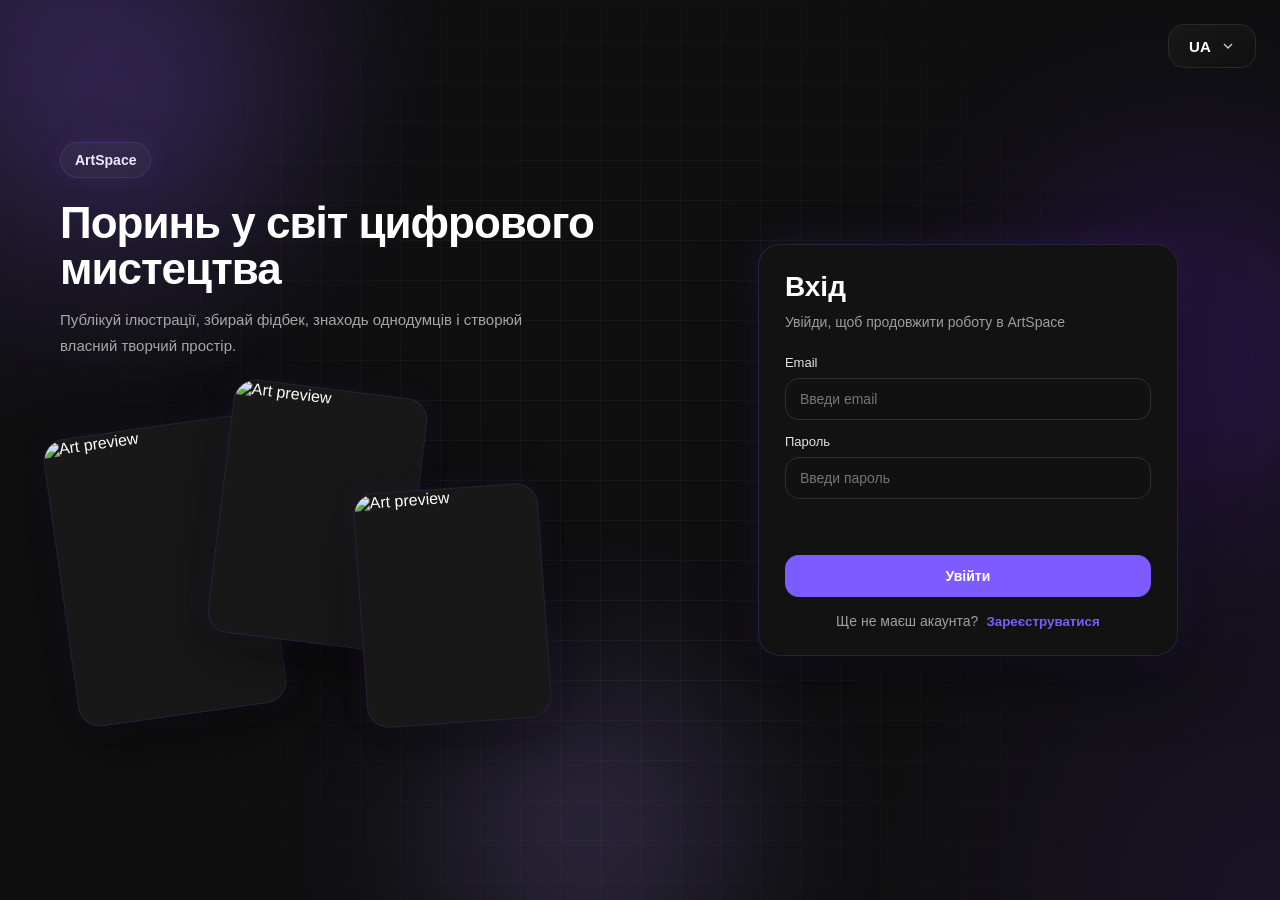
==== commit cf119992: "." ====
--- a/front-end/admin.html
+++ b/front-end/admin.html
@@ -23,7 +23,7 @@
     <div class="lang-dropdown" id="langDropdown">
 
         <button class="lang-btn" id="langBtn" type="button">
-            <span id="currentLang">UK</span>
+            <span id="currentLang">UA</span>
 
             <svg class="lang-arrow" viewBox="0 0 24 24">
                 <path
